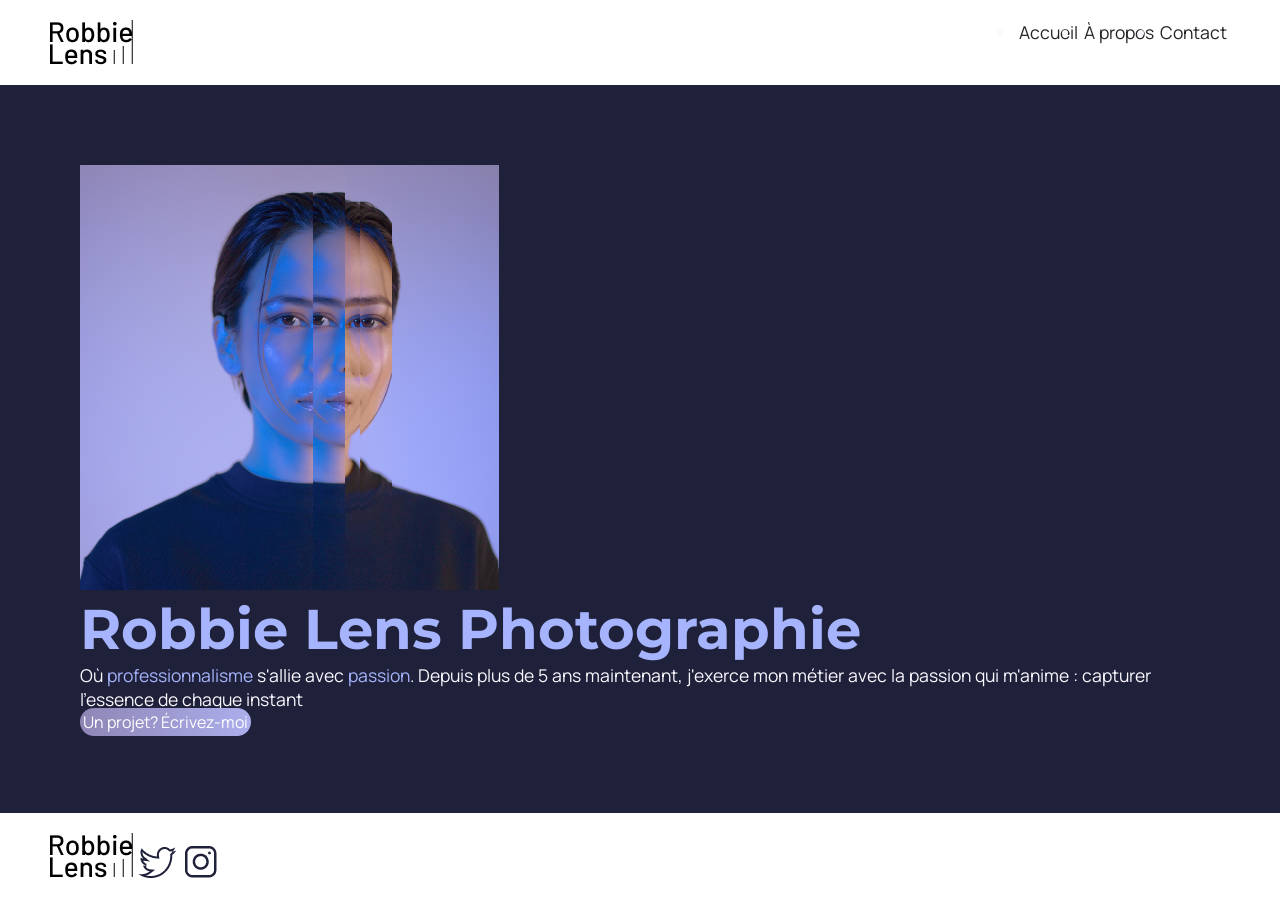
==== index.html @ f706fa18 "solution robbit lens" ====
<!DOCTYPE html>
<html lang="fr">
<head>
    <meta charset="UTF-8">
    <meta name="viewport" content="width=device-width, initial-scale=1.0">
    <title>Accueil-Robbie Lens Photographie</title>

    <link rel="stylesheet" href="style.css">
    <link rel="preconnect" href="https://fonts.googleapis.com">
    <link rel="preconnect" href="https://fonts.gstatic.com" crossorigin>
    <link href="https://fonts.googleapis.com/css2?family=Manrope:wght@200..800&family=Montserrat:ital,wght@0,100..900;1,100..900&display=swap" rel="stylesheet">
</head>
<body>

    <header>
        
        <img src="images/logo.png" alt="logo de Robbie Lens">

        <nav>
            <ul>
                <li>
                    <a href="index.html">
                        Accueil
                    </a>
                </li>

                <li>
                    <a href="a-propos.html">
                        À propos
                    </a>
                </li>
                <li>
                    <a href="Contact.html">
                        Contact
                    </a>
                </li>
            </ul>
        </nav>
    </header>

    <main>
        <section>

            <img src="images/robbie-lens.png" alt="image de Robbie Lens">

            <h1>Robbie Lens Photographie</h1>

            <p>Où <em>professionnalisme</em> s'allie avec <em>passion</em>. Depuis plus de 5 ans maintenant, j'exerce mon métier avec la passion qui m'anime : capturer l'essence de chaque instant</p>

            <a href="" class="cta">Un projet? Écrivez-moi</a>

        </section>
    </main>

    <footer>
        <img src="images/logo.png" alt="logo Robbie Lens">

        <a href="x.com"target="_blank" class="lien-icone">
            <img src="images/twitter.png" alt="logo twitter">
        </a>

        <a href="www.instagram.com"target="_blank" class="lien-icone">
            <img src="images/instagram.png" alt="logo instagram">
        </a>
    </footer>

 </body>
</html>
---- style.css ----
* {
    margin: 0;
}

body{
    font-family: "Manrope", sans-serif;
    font-size: 1em;
    background-color: #1F2039;
}

a{
    color: #242424;
    text-decoration: none;
    padding: 3px;
}

em{
    color: #A5B4FC;
    font-style: normal;
}

h1{
    font-size: 3.5em;
    color: #A5B4FC;
    font-family: "Montserrat", sans-serif;
}

h2{
    color: #F9F8FF;
}

p,li{
    font-size: 1.1em;
    color: #F9F8FF;
}

header,footer{
    background-color: rgb(255, 255, 255);
    padding: 20px 50px;
}

.cta{
    background: linear-gradient(90deg, #8e86b5, #acaeed);
    color: white;
    border-radius: 50px;
}

.carre-contenu{
    border-right: 1px solid #8e86b5;
    border-bottom: 1px solid #8e86b5;
    padding: 50px;
}

a:hover{
    text-decoration: underline;
}

.cta:hover{
    background: linear-gradient(90deg, #696484, #8788BA);
    text-decoration: none;
}

.lien-icone:hover{
    opacity: 0.5;
}

section{
    padding: 80px;
}

.a-propos-main{
    width: 50%;
    margin: auto;
}

header{
    display: flex;
    justify-content: space-between;
}

header nav ul{
    display: flex;
}
table,tr,th,td{
    border-collapse: collapse;
    border: 1px solid #8e86b5;
}
caption{
    color: white;
    margin: 10px;
}
table{
    height: 500px;
    width: 150%;
    margin: auto;
}
td,th{
    color: white;
    padding:50px;

}
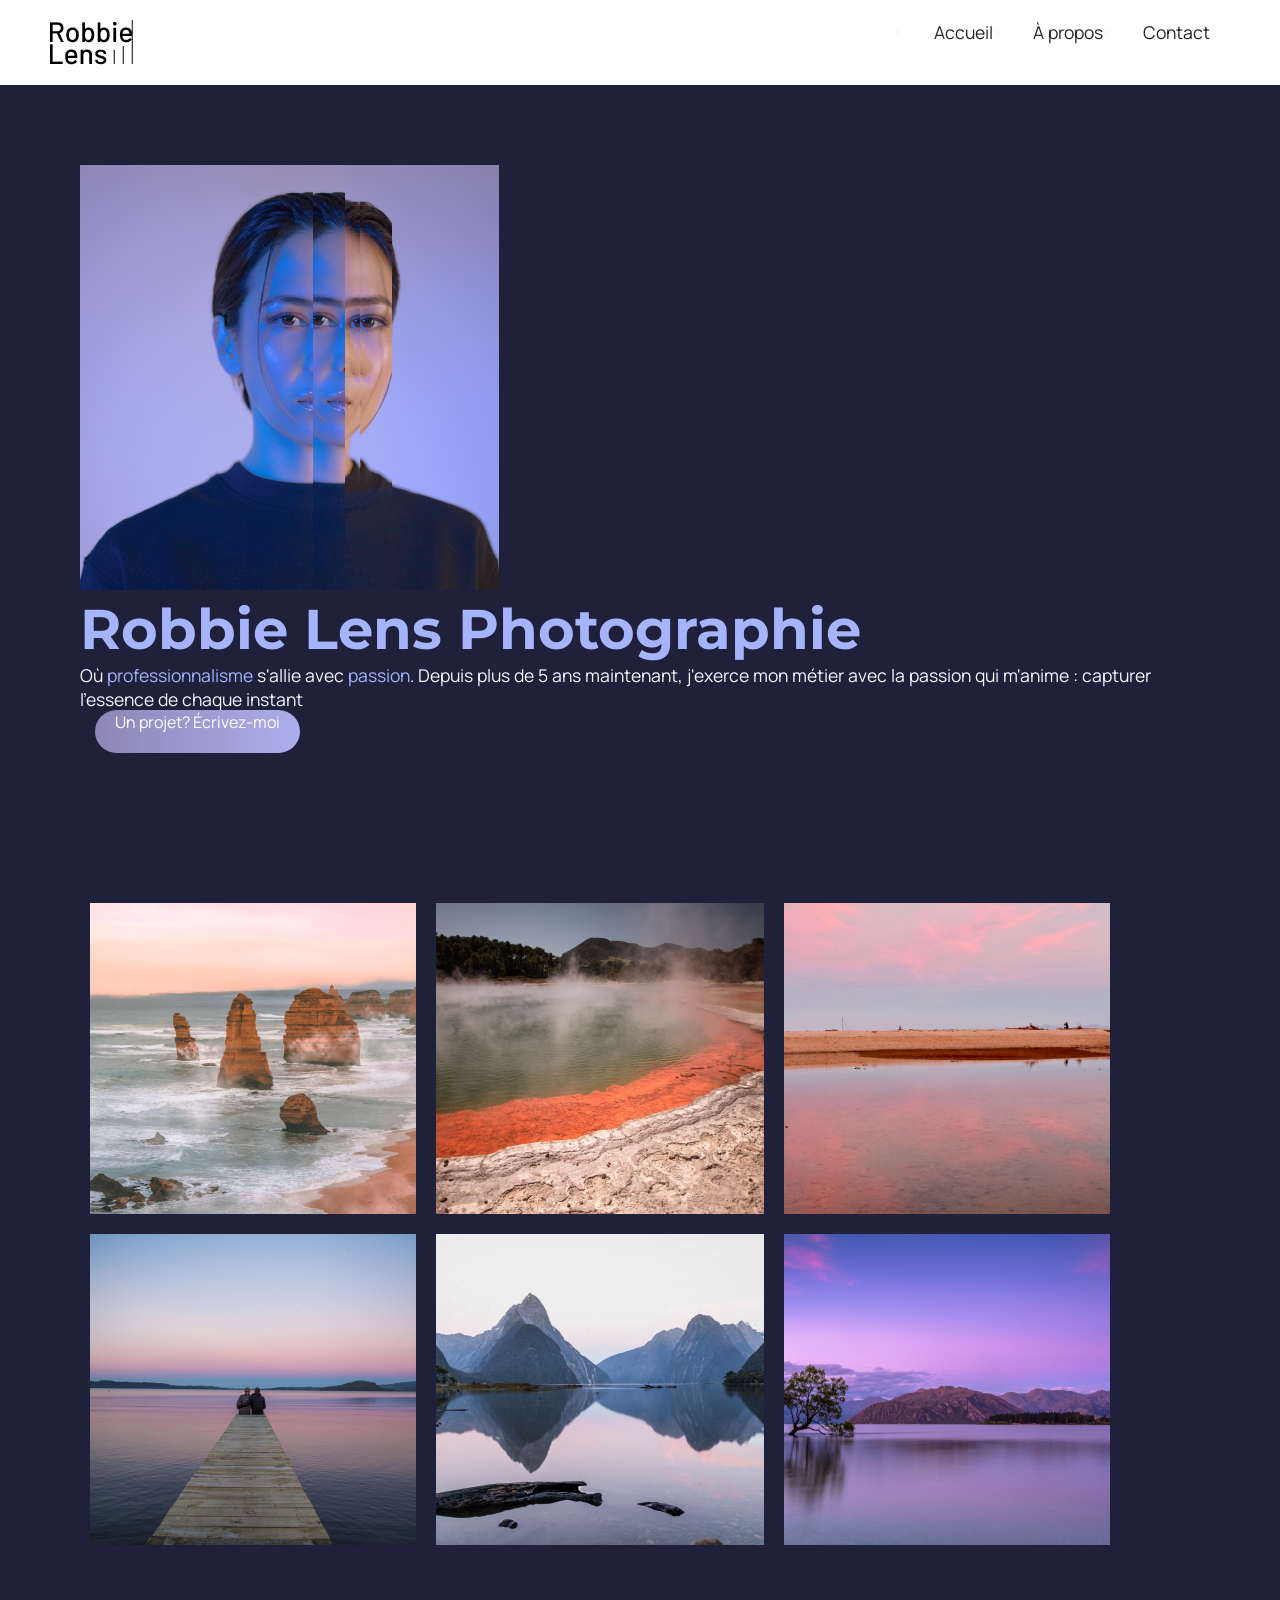
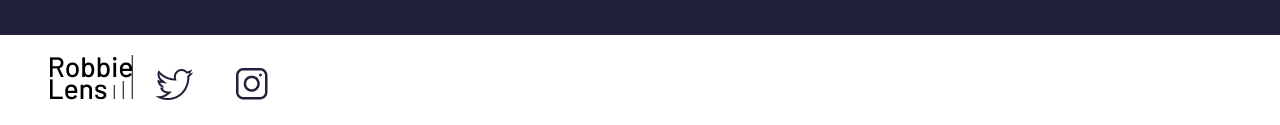
==== commit 6143aeda: "midification" ====
--- a/index.html
+++ b/index.html
@@ -50,6 +50,28 @@
             <a href="" class="cta">Un projet? Écrivez-moi</a>
 
         </section>
+        <section id="cta">
+            <div class="flex">
+                <div class="box">
+                    <img src="images/accueil/element-1.png" alt="element-1">
+                </div>
+                <div class="box">
+                    <img src="images/accueil/element-2.png" alt="element-2">
+                </div>
+                <div class="box">
+                    <img src="images/accueil/element-3.png" alt="element-3">
+                </div>
+                <div class="box">
+                    <img src="images/accueil/element-4.png" alt="element-4">
+                </div>
+                <div class="box">
+                    <img src="images/accueil/element-5.png" alt="element-5">
+                </div>
+                <div class="box">
+                    <img src="images/accueil/element-6.png" alt="element-6">
+                </div>
+                </div>
+        </section>
     </main>
 
     <footer>
--- a/style.css
+++ b/style.css
@@ -11,7 +11,7 @@
 a{
     color: #242424;
     text-decoration: none;
-    padding: 3px;
+    padding: 20px;
 }
 
 em{
@@ -43,6 +43,8 @@
     background: linear-gradient(90deg, #8e86b5, #acaeed);
     color: white;
     border-radius: 50px;
+    padding-top: 1px;
+    margin: 15px;
 }
 
 .carre-contenu{
@@ -98,4 +100,27 @@
     color: white;
     padding:50px;
 
+}
+.Contact{
+padding:10px;
+}
+label{
+    padding: 10px;
+    margin: 10px;
+    color: white;
+}
+input{
+    padding: 10px;
+    margin: 10px;
+}
+div{
+    display: flex;
+    justify-content: left;
+}
+.flex{
+    display: flex;
+    flex-wrap: wrap;
+}
+.box{
+    padding: 10px;
 }
